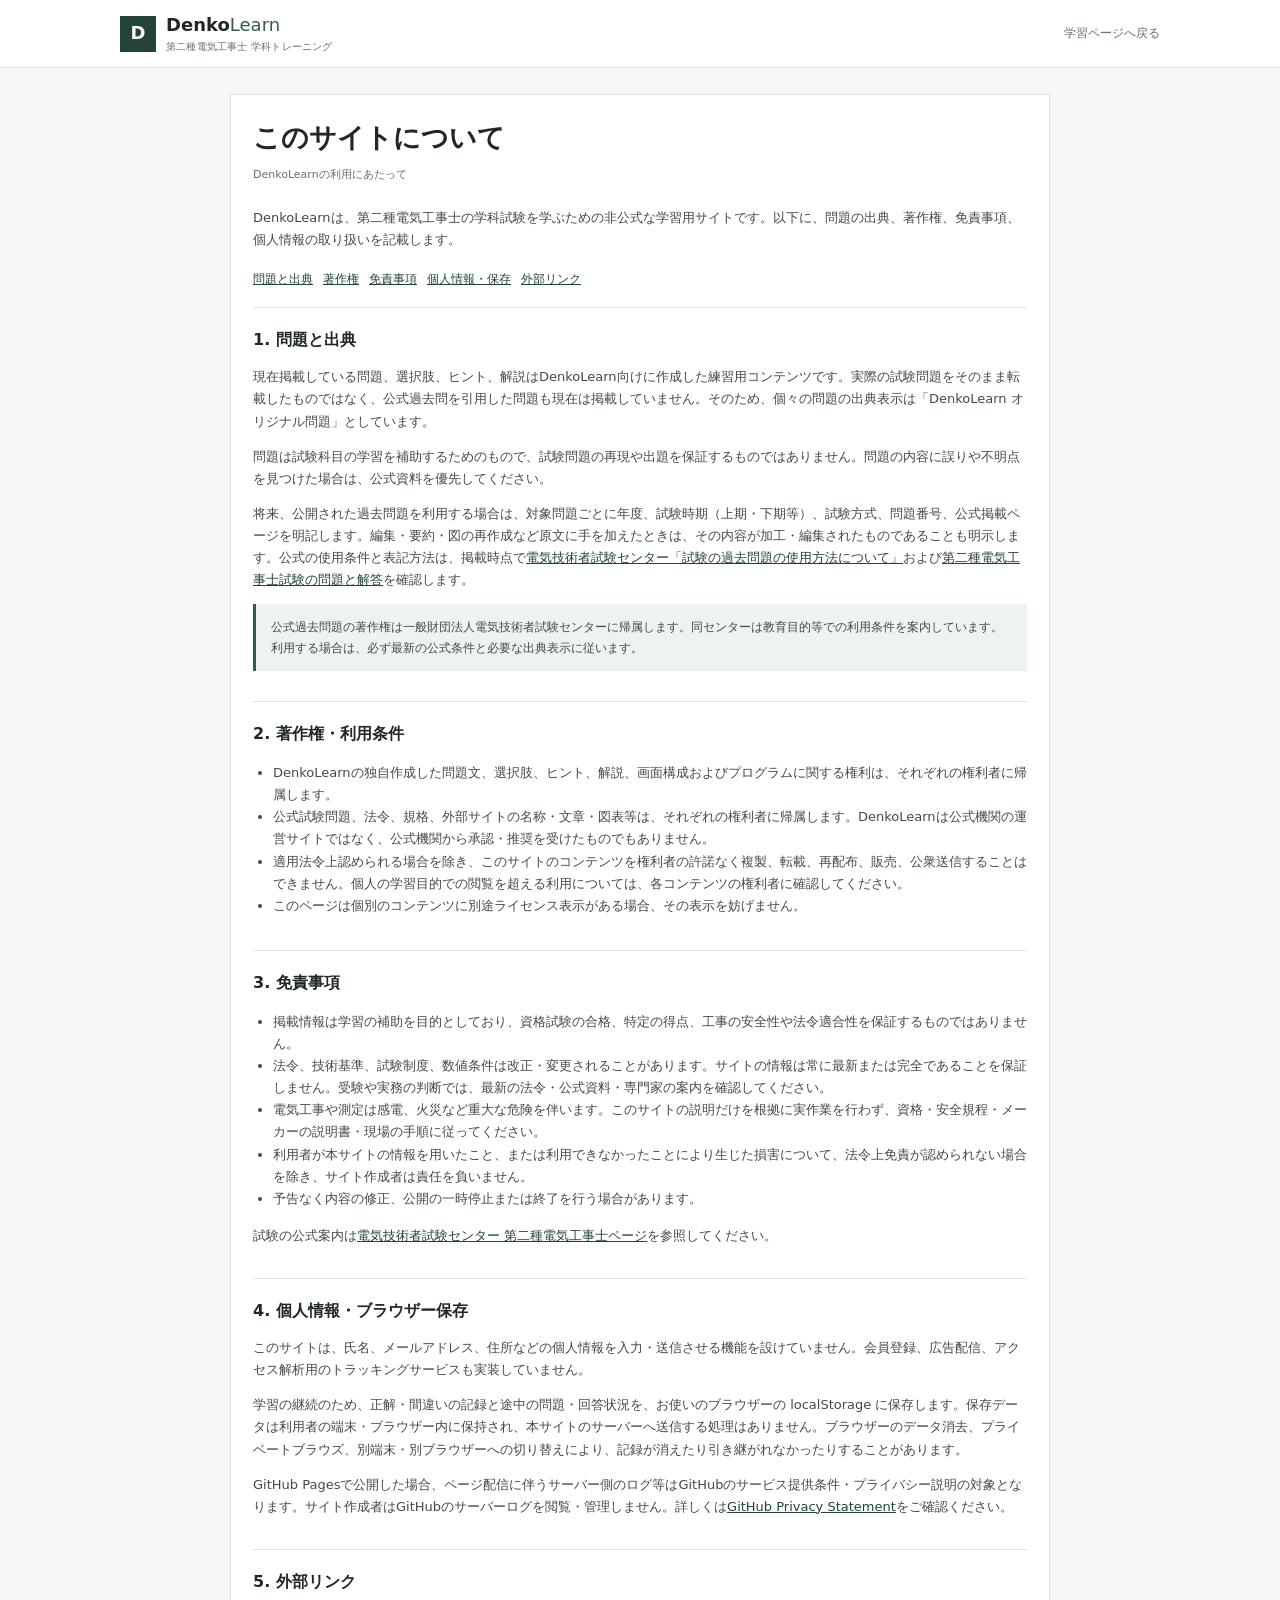
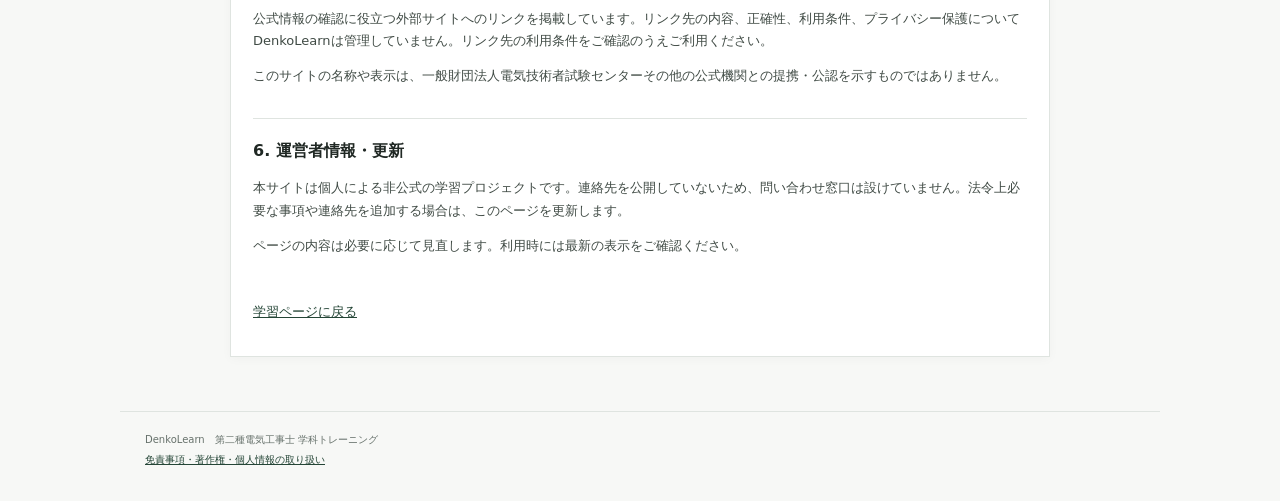
==== about.html @ cee21ca4 "Initial" ====
<!doctype html>
<html lang="ja"><head><meta charset="utf-8"><meta name="viewport" content="width=device-width,initial-scale=1"><meta name="description" content="DenkoLearnの運営方針、問題の出典、著作権、免責事項、個人情報の取り扱いについて。"><title>このサイトについて | DenkoLearn</title><link rel="stylesheet" href="style.css"></head>
<body><header class="top"><a class="brand" href="index.html"><span class="brand-mark">D</span><span>Denko<span class="brand-light">Learn</span><small>第二種電気工事士 学科トレーニング</small></span></a><nav class="top-nav"><a href="index.html">学習ページへ戻る</a></nav></header><main class="shell"><article class="panel legal"><h1>このサイトについて</h1><p class="updated">DenkoLearnの利用にあたって</p><p>DenkoLearnは、第二種電気工事士の学科試験を学ぶための非公式な学習用サイトです。以下に、問題の出典、著作権、免責事項、個人情報の取り扱いを記載します。</p><nav class="legal-nav" aria-label="ページ内目次"><a href="#source">問題と出典</a><a href="#copyright">著作権</a><a href="#disclaimer">免責事項</a><a href="#privacy">個人情報・保存</a><a href="#external">外部リンク</a></nav>
<section id="source"><h2>1. 問題と出典</h2><p>現在掲載している問題、選択肢、ヒント、解説はDenkoLearn向けに作成した練習用コンテンツです。実際の試験問題をそのまま転載したものではなく、公式過去問を引用した問題も現在は掲載していません。そのため、個々の問題の出典表示は「DenkoLearn オリジナル問題」としています。</p><p>問題は試験科目の学習を補助するためのもので、試験問題の再現や出題を保証するものではありません。問題の内容に誤りや不明点を見つけた場合は、公式資料を優先してください。</p><p>将来、公開された過去問題を利用する場合は、対象問題ごとに年度、試験時期（上期・下期等）、試験方式、問題番号、公式掲載ページを明記します。編集・要約・図の再作成など原文に手を加えたときは、その内容が加工・編集されたものであることも明示します。公式の使用条件と表記方法は、掲載時点で<a href="https://www.shiken.or.jp/shiken/faq/faq08/000082.html" target="_blank" rel="noopener">電気技術者試験センター「試験の過去問題の使用方法について」</a>および<a href="https://www.shiken.or.jp/construction/second/qa/index.html" target="_blank" rel="noopener">第二種電気工事士試験の問題と解答</a>を確認します。</p><p class="callout">公式過去問題の著作権は一般財団法人電気技術者試験センターに帰属します。同センターは教育目的等での利用条件を案内しています。利用する場合は、必ず最新の公式条件と必要な出典表示に従います。</p></section>
<section id="copyright"><h2>2. 著作権・利用条件</h2><ul><li>DenkoLearnの独自作成した問題文、選択肢、ヒント、解説、画面構成およびプログラムに関する権利は、それぞれの権利者に帰属します。</li><li>公式試験問題、法令、規格、外部サイトの名称・文章・図表等は、それぞれの権利者に帰属します。DenkoLearnは公式機関の運営サイトではなく、公式機関から承認・推奨を受けたものでもありません。</li><li>適用法令上認められる場合を除き、このサイトのコンテンツを権利者の許諾なく複製、転載、再配布、販売、公衆送信することはできません。個人の学習目的での閲覧を超える利用については、各コンテンツの権利者に確認してください。</li><li>このページは個別のコンテンツに別途ライセンス表示がある場合、その表示を妨げません。</li></ul></section>
<section id="disclaimer"><h2>3. 免責事項</h2><ul><li>掲載情報は学習の補助を目的としており、資格試験の合格、特定の得点、工事の安全性や法令適合性を保証するものではありません。</li><li>法令、技術基準、試験制度、数値条件は改正・変更されることがあります。サイトの情報は常に最新または完全であることを保証しません。受験や実務の判断では、最新の法令・公式資料・専門家の案内を確認してください。</li><li>電気工事や測定は感電、火災など重大な危険を伴います。このサイトの説明だけを根拠に実作業を行わず、資格・安全規程・メーカーの説明書・現場の手順に従ってください。</li><li>利用者が本サイトの情報を用いたこと、または利用できなかったことにより生じた損害について、法令上免責が認められない場合を除き、サイト作成者は責任を負いません。</li><li>予告なく内容の修正、公開の一時停止または終了を行う場合があります。</li></ul><p>試験の公式案内は<a href="https://www.shiken.or.jp/construction/second/" target="_blank" rel="noopener">電気技術者試験センター 第二種電気工事士ページ</a>を参照してください。</p></section>
<section id="privacy"><h2>4. 個人情報・ブラウザー保存</h2><p>このサイトは、氏名、メールアドレス、住所などの個人情報を入力・送信させる機能を設けていません。会員登録、広告配信、アクセス解析用のトラッキングサービスも実装していません。</p><p>学習の継続のため、正解・間違いの記録と途中の問題・回答状況を、お使いのブラウザーの localStorage に保存します。保存データは利用者の端末・ブラウザー内に保持され、本サイトのサーバーへ送信する処理はありません。ブラウザーのデータ消去、プライベートブラウズ、別端末・別ブラウザーへの切り替えにより、記録が消えたり引き継がれなかったりすることがあります。</p><p>GitHub Pagesで公開した場合、ページ配信に伴うサーバー側のログ等はGitHubのサービス提供条件・プライバシー説明の対象となります。サイト作成者はGitHubのサーバーログを閲覧・管理しません。詳しくは<a href="https://docs.github.com/en/site-policy/privacy-policies/github-privacy-statement" target="_blank" rel="noopener">GitHub Privacy Statement</a>をご確認ください。</p></section>
<section id="external"><h2>5. 外部リンク</h2><p>公式情報の確認に役立つ外部サイトへのリンクを掲載しています。リンク先の内容、正確性、利用条件、プライバシー保護についてDenkoLearnは管理していません。リンク先の利用条件をご確認のうえご利用ください。</p><p>このサイトの名称や表示は、一般財団法人電気技術者試験センターその他の公式機関との提携・公認を示すものではありません。</p></section>
<section><h2>6. 運営者情報・更新</h2><p>本サイトは個人による非公式の学習プロジェクトです。連絡先を公開していないため、問い合わせ窓口は設けていません。法令上必要な事項や連絡先を追加する場合は、このページを更新します。</p><p>ページの内容は必要に応じて見直します。利用時には最新の表示をご確認ください。</p></section><p><a href="index.html">学習ページに戻る</a></p></article></main><footer><p>DenkoLearn　第二種電気工事士 学科トレーニング</p><p><a href="about.html">免責事項・著作権・個人情報の取り扱い</a></p></footer></body></html>
---- style.css ----
:root{--ink:#202824;--muted:#66716b;--green:#315b4b;--green2:#244536;--mint:#edf3ef;--paper:#f7f8f6;--white:#fff;--line:#dfe4e0;--red:#a13b32;--amber:#805c22;--shadow:0 2px 10px #172b2808}*{box-sizing:border-box}body{margin:0;background:var(--paper);color:var(--ink);font:15px/1.7 system-ui,-apple-system,BlinkMacSystemFont,"Segoe UI","Noto Sans JP",sans-serif}button,input{font:inherit}button{cursor:pointer}a{color:var(--green2)}.top{min-height:68px;background:#fff;border-bottom:1px solid var(--line);display:flex;align-items:center;justify-content:space-between;padding:10px max(22px,calc((100vw - 1040px)/2))}.brand{display:flex;gap:10px;align-items:center;color:var(--ink);text-decoration:none;font-weight:750;font-size:18px;line-height:1.15}.brand small{display:block;color:var(--muted);font-size:10px;letter-spacing:.02em;font-weight:500;margin-top:5px}.brand-light{color:var(--green);font-weight:500}.brand-mark{display:grid;place-items:center;width:36px;height:36px;background:var(--green2);color:#fff;font-size:18px}.top-nav{display:flex;align-items:center;gap:18px}.top-nav a{font-size:12px;text-decoration:none;color:var(--muted)}.top-nav a:hover,footer a:hover{text-decoration:underline}.resume{border:1px solid var(--green);background:#fff;color:var(--green);padding:7px 12px;font-weight:650}.shell{max-width:1040px;margin:0 auto;padding:26px 22px 54px}.hero{padding:30px 34px;background:#fff;border:1px solid var(--line);border-left:4px solid var(--green);color:var(--ink)}.eyebrow{text-transform:uppercase;letter-spacing:.1em;color:var(--green);font-size:11px;font-weight:700}.hero h1{font-size:clamp(25px,4vw,34px);line-height:1.45;margin:7px 0 8px}.hero p{color:var(--muted);margin:0;max-width:650px}.hero-stats{display:flex;gap:8px;margin-top:18px;flex-wrap:wrap}.pill{border:1px solid var(--line);background:#fff;padding:3px 9px;font-size:11px;color:var(--muted)}.layout{display:grid;grid-template-columns:minmax(0,1.55fr) minmax(240px,.8fr);gap:18px;margin-top:18px}.panel,.stat-card,.quiz-card{background:#fff;border:1px solid var(--line);box-shadow:var(--shadow)}.panel{padding:20px 22px;margin-bottom:14px}.panel-title{display:flex;align-items:start;justify-content:space-between;gap:10px;margin-bottom:13px}.panel-title h2{font-size:16px;margin:0}.panel-title p{font-size:12px;color:var(--muted);margin:3px 0 0}.tag{font-size:11px;color:var(--green);background:var(--mint);padding:2px 8px;font-weight:650}.chapters{display:grid;grid-template-columns:1fr 1fr;gap:7px}.chapter{display:flex;gap:9px;align-items:flex-start;padding:9px 10px;border:1px solid var(--line);cursor:pointer}.chapter:hover{border-color:#94aa9d;background:#fafcfb}.chapter input{accent-color:var(--green);margin-top:5px}.chapter strong{display:block;font-size:12px}.chapter small{color:var(--muted);font-size:10px;display:block;margin-top:1px}.quick{display:flex;gap:8px;margin-top:9px}.text-btn{border:0;background:none;color:var(--green);font-size:11px;font-weight:650;padding:2px}.levels{display:grid;grid-template-columns:repeat(3,1fr);gap:8px}.level{border:1px solid var(--line);padding:10px;cursor:pointer}.level input{position:absolute;opacity:0}.level:has(input:checked){border-color:var(--green);background:#f4f8f5;box-shadow:inset 0 0 0 1px var(--green)}.level strong{font-size:13px;display:block}.level small{font-size:10px;color:var(--muted);display:block;margin-top:3px}.options{display:flex;gap:8px;flex-wrap:wrap}.option{border:1px solid var(--line);padding:6px 10px;display:flex;gap:7px;align-items:center;font-size:12px;cursor:pointer}.option:has(input:checked){border-color:var(--green);background:#f4f8f5}.option input{accent-color:var(--green)}.primary{background:var(--green);border:0;color:#fff;padding:11px 17px;font-weight:650;width:100%;font-size:14px}.primary:hover{background:var(--green2)}.note{font-size:11px;color:var(--muted);margin:9px 0 0}.side{display:flex;flex-direction:column;gap:12px}.stat-card{padding:15px 17px}.stat-card h3{font-size:12px;margin:0 0 10px}.big-stat{font-size:28px;font-weight:700;line-height:1}.big-stat small{font-size:11px;color:var(--muted);font-weight:500}.stat-foot{font-size:11px;color:var(--muted);margin-top:6px}.progress{height:5px;background:#e8ede9;overflow:hidden;margin-top:11px}.progress i{height:100%;display:block;background:var(--green)}.weak-list{margin:0;padding-left:17px;font-size:11px;color:var(--muted)}.weak-list li+li{margin-top:4px}.tips{background:#f7f9f5}.quiz-top{display:flex;justify-content:space-between;align-items:center;margin-bottom:14px}.back{border:0;background:none;color:var(--muted);padding:4px 0}.qmeta{display:flex;gap:7px;align-items:center}.qmeta span{font-size:10px;background:var(--mint);color:var(--green2);padding:2px 8px;font-weight:650}.qmeta .diff{background:#f2f0e9;color:#625b48}.track{height:4px;background:#e5eae6;margin:10px 0 18px}.track i{display:block;background:var(--green);height:100%;transition:width .2s}.quiz-card{padding:23px;max-width:820px;margin:0 auto}.question{font-size:18px;font-weight:650;line-height:1.7;margin:12px 0 17px}.choices{display:grid;gap:8px}.choice{background:#fff;border:1px solid var(--line);padding:11px 13px;text-align:left;color:var(--ink);display:flex;gap:11px;align-items:flex-start}.choice:hover:not(:disabled){border-color:#879f91;background:#f8faf8}.choice .letter{display:grid;place-items:center;flex:none;width:23px;height:23px;background:#f0f3f1;font-weight:650;color:var(--green);font-size:11px}.choice.correct{border-color:#548064;background:#f0f6f1}.choice.incorrect{border-color:#c9857d;background:#fbf3f2}.feedback{padding:13px 15px;margin-top:14px}.feedback.good{background:#f0f6f1;border-left:3px solid #548064}.feedback.bad{background:#fbf3f2;border-left:3px solid #b45b51}.feedback h3{font-size:14px;margin:0 0 5px}.feedback p{font-size:12px;margin:5px 0}.hint-box{padding:10px 13px;margin:10px 0;background:#f7f5ed;border-left:3px solid #ba9d5d;font-size:12px;color:#55492f}.actions{display:flex;gap:9px;margin-top:13px}.actions .primary{flex:1}.secondary{border:1px solid var(--line);background:#fff;color:var(--green);padding:9px 13px;font-weight:650}.hint-btn{border:1px solid #d9cfb6;background:#fff;color:#685833;padding:8px 12px;font-weight:650}.result-head{text-align:center;padding:24px}.score-ring{width:112px;height:112px;display:grid;place-items:center;margin:12px auto;background:conic-gradient(var(--green) var(--score),#e7eee8 0);position:relative;border-radius:50%}.score-ring:before{content:'';position:absolute;inset:8px;background:#fff;border-radius:50%}.score-ring span{position:relative;font-size:26px;font-weight:700}.score-ring small{font-size:12px}.result-head h1{margin:0;font-size:23px}.review-row{padding:12px 0;border-top:1px solid var(--line)}.review-row strong{font-size:12px}.review-row p{margin:4px 0;font-size:11px;color:var(--muted)}.review-row .right-answer{color:var(--green2)}.empty{text-align:center;padding:28px;color:var(--muted)}footer{border-top:1px solid var(--line);max-width:1040px;margin:auto;padding:16px 22px 30px;color:var(--muted);font-size:10px}footer p{margin:3px}.hidden{display:none!important}.legal{max-width:820px;margin:auto}.legal h1{font-size:27px;margin:0 0 5px}.legal .updated{font-size:11px;color:var(--muted);margin:0 0 22px}.legal section{padding:18px 0;border-top:1px solid var(--line)}.legal h2{font-size:16px;margin:0 0 8px}.legal p,.legal li{font-size:13px;color:#404b45}.legal ul{padding-left:20px}.legal .callout{padding:13px 15px;background:#eef3ef;border-left:3px solid var(--green);font-size:12px}.legal-nav{display:flex;gap:10px;margin:18px 0;flex-wrap:wrap}.legal-nav a{font-size:12px}.sr{position:absolute;width:1px;height:1px;padding:0;margin:-1px;overflow:hidden;clip:rect(0,0,0,0);white-space:nowrap;border:0}@media(max-width:760px){.layout{grid-template-columns:1fr}.side{display:grid;grid-template-columns:1fr 1fr}.side .tips{grid-column:1/-1}.hero{padding:24px}.panel{padding:17px}.quiz-card{padding:17px}.question{font-size:16px}}@media(max-width:520px){.chapters{grid-template-columns:1fr}.levels{grid-template-columns:1fr}.level{display:flex;gap:8px;align-items:center}.level small{margin:0}.side{grid-template-columns:1fr}.side .tips{grid-column:auto}.shell{padding:15px 12px 35px}.top{padding:8px 12px}.top-nav{gap:9px}.top-nav a{font-size:10px}.hero h1{font-size:25px}}
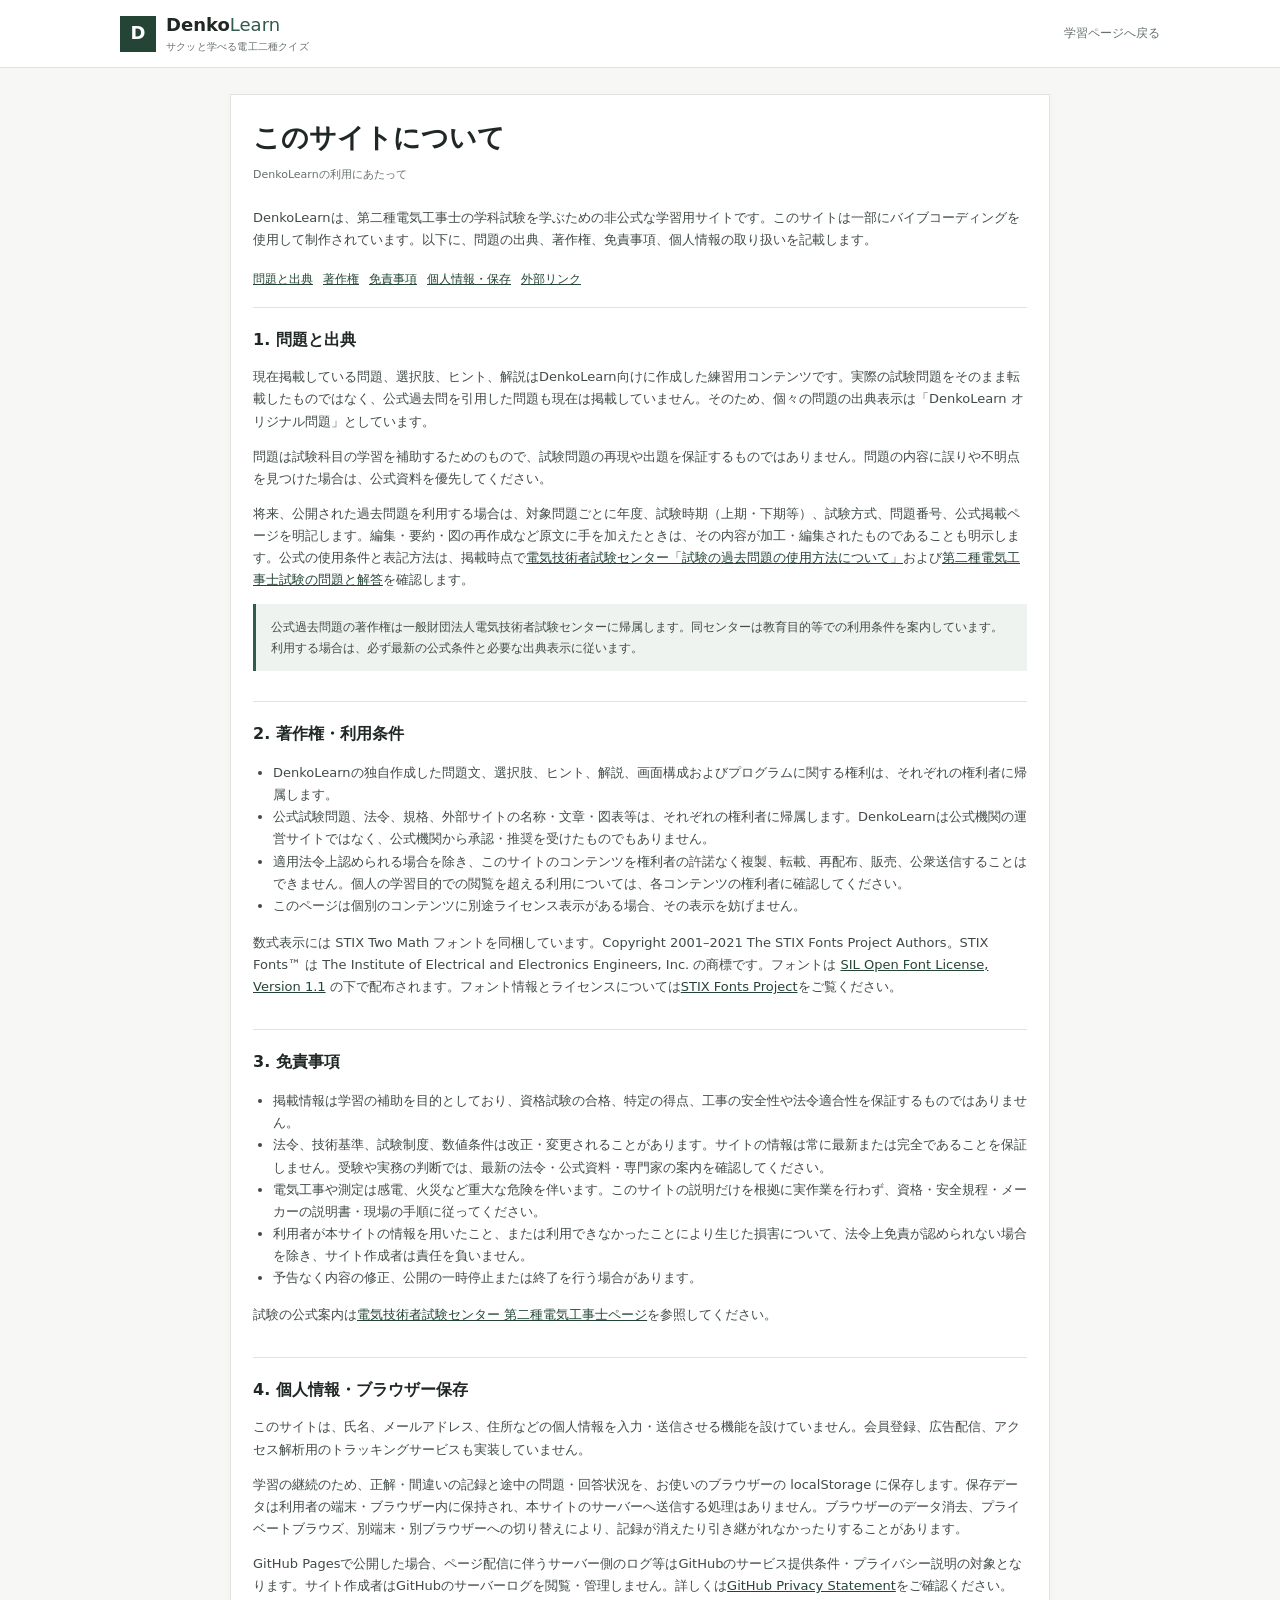
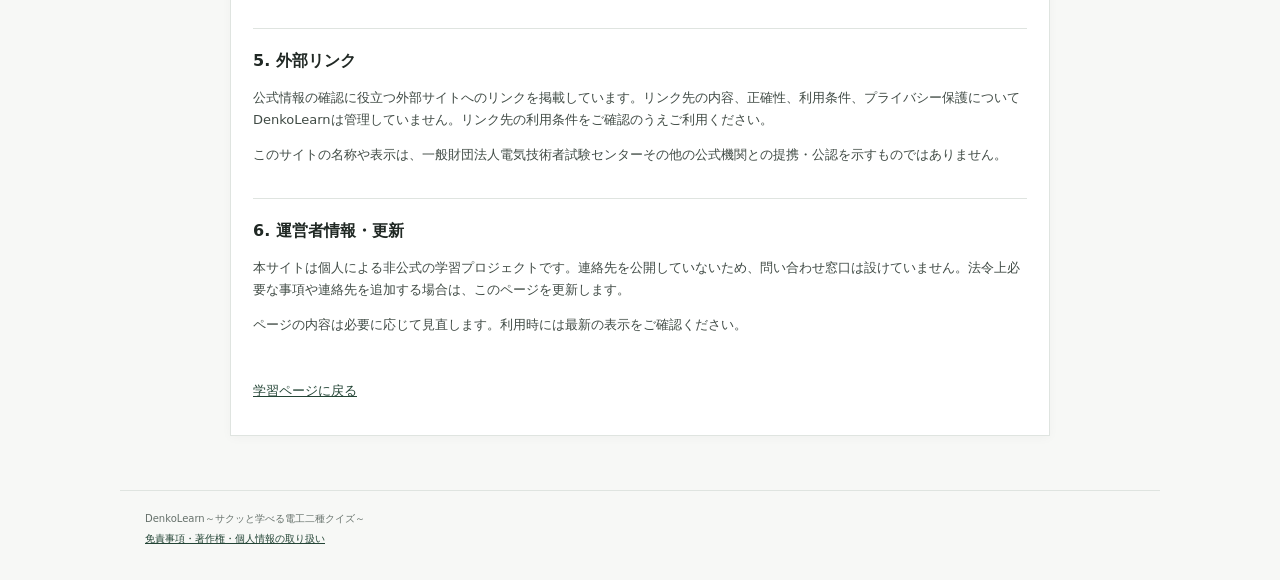
==== commit b5a6e3cb: "updata" ====
--- a/about.html
+++ b/about.html
@@ -1,9 +1,9 @@
 <!doctype html>
 <html lang="ja"><head><meta charset="utf-8"><meta name="viewport" content="width=device-width,initial-scale=1"><meta name="description" content="DenkoLearnの運営方針、問題の出典、著作権、免責事項、個人情報の取り扱いについて。"><title>このサイトについて | DenkoLearn</title><link rel="stylesheet" href="style.css"></head>
-<body><header class="top"><a class="brand" href="index.html"><span class="brand-mark">D</span><span>Denko<span class="brand-light">Learn</span><small>第二種電気工事士 学科トレーニング</small></span></a><nav class="top-nav"><a href="index.html">学習ページへ戻る</a></nav></header><main class="shell"><article class="panel legal"><h1>このサイトについて</h1><p class="updated">DenkoLearnの利用にあたって</p><p>DenkoLearnは、第二種電気工事士の学科試験を学ぶための非公式な学習用サイトです。以下に、問題の出典、著作権、免責事項、個人情報の取り扱いを記載します。</p><nav class="legal-nav" aria-label="ページ内目次"><a href="#source">問題と出典</a><a href="#copyright">著作権</a><a href="#disclaimer">免責事項</a><a href="#privacy">個人情報・保存</a><a href="#external">外部リンク</a></nav>
+<body><header class="top"><a class="brand" href="index.html"><span class="brand-mark">D</span><span>Denko<span class="brand-light">Learn</span><small>サクッと学べる電工二種クイズ</small></span></a><nav class="top-nav"><a href="index.html">学習ページへ戻る</a></nav></header><main class="shell"><article class="panel legal"><h1>このサイトについて</h1><p class="updated">DenkoLearnの利用にあたって</p><p>DenkoLearnは、第二種電気工事士の学科試験を学ぶための非公式な学習用サイトです。このサイトは一部にバイブコーディングを使用して制作されています。以下に、問題の出典、著作権、免責事項、個人情報の取り扱いを記載します。</p><nav class="legal-nav" aria-label="ページ内目次"><a href="#source">問題と出典</a><a href="#copyright">著作権</a><a href="#disclaimer">免責事項</a><a href="#privacy">個人情報・保存</a><a href="#external">外部リンク</a></nav>
 <section id="source"><h2>1. 問題と出典</h2><p>現在掲載している問題、選択肢、ヒント、解説はDenkoLearn向けに作成した練習用コンテンツです。実際の試験問題をそのまま転載したものではなく、公式過去問を引用した問題も現在は掲載していません。そのため、個々の問題の出典表示は「DenkoLearn オリジナル問題」としています。</p><p>問題は試験科目の学習を補助するためのもので、試験問題の再現や出題を保証するものではありません。問題の内容に誤りや不明点を見つけた場合は、公式資料を優先してください。</p><p>将来、公開された過去問題を利用する場合は、対象問題ごとに年度、試験時期（上期・下期等）、試験方式、問題番号、公式掲載ページを明記します。編集・要約・図の再作成など原文に手を加えたときは、その内容が加工・編集されたものであることも明示します。公式の使用条件と表記方法は、掲載時点で<a href="https://www.shiken.or.jp/shiken/faq/faq08/000082.html" target="_blank" rel="noopener">電気技術者試験センター「試験の過去問題の使用方法について」</a>および<a href="https://www.shiken.or.jp/construction/second/qa/index.html" target="_blank" rel="noopener">第二種電気工事士試験の問題と解答</a>を確認します。</p><p class="callout">公式過去問題の著作権は一般財団法人電気技術者試験センターに帰属します。同センターは教育目的等での利用条件を案内しています。利用する場合は、必ず最新の公式条件と必要な出典表示に従います。</p></section>
-<section id="copyright"><h2>2. 著作権・利用条件</h2><ul><li>DenkoLearnの独自作成した問題文、選択肢、ヒント、解説、画面構成およびプログラムに関する権利は、それぞれの権利者に帰属します。</li><li>公式試験問題、法令、規格、外部サイトの名称・文章・図表等は、それぞれの権利者に帰属します。DenkoLearnは公式機関の運営サイトではなく、公式機関から承認・推奨を受けたものでもありません。</li><li>適用法令上認められる場合を除き、このサイトのコンテンツを権利者の許諾なく複製、転載、再配布、販売、公衆送信することはできません。個人の学習目的での閲覧を超える利用については、各コンテンツの権利者に確認してください。</li><li>このページは個別のコンテンツに別途ライセンス表示がある場合、その表示を妨げません。</li></ul></section>
+<section id="copyright"><h2>2. 著作権・利用条件</h2><ul><li>DenkoLearnの独自作成した問題文、選択肢、ヒント、解説、画面構成およびプログラムに関する権利は、それぞれの権利者に帰属します。</li><li>公式試験問題、法令、規格、外部サイトの名称・文章・図表等は、それぞれの権利者に帰属します。DenkoLearnは公式機関の運営サイトではなく、公式機関から承認・推奨を受けたものでもありません。</li><li>適用法令上認められる場合を除き、このサイトのコンテンツを権利者の許諾なく複製、転載、再配布、販売、公衆送信することはできません。個人の学習目的での閲覧を超える利用については、各コンテンツの権利者に確認してください。</li><li>このページは個別のコンテンツに別途ライセンス表示がある場合、その表示を妨げません。</li></ul><p>数式表示には STIX Two Math フォントを同梱しています。Copyright 2001–2021 The STIX Fonts Project Authors。STIX Fonts™ は The Institute of Electrical and Electronics Engineers, Inc. の商標です。フォントは <a href="https://github.com/stipub/stixfonts/blob/master/OFL.txt" target="_blank" rel="noopener">SIL Open Font License, Version 1.1</a> の下で配布されます。フォント情報とライセンスについては<a href="https://www.stixfonts.org/" target="_blank" rel="noopener">STIX Fonts Project</a>をご覧ください。</p></section>
 <section id="disclaimer"><h2>3. 免責事項</h2><ul><li>掲載情報は学習の補助を目的としており、資格試験の合格、特定の得点、工事の安全性や法令適合性を保証するものではありません。</li><li>法令、技術基準、試験制度、数値条件は改正・変更されることがあります。サイトの情報は常に最新または完全であることを保証しません。受験や実務の判断では、最新の法令・公式資料・専門家の案内を確認してください。</li><li>電気工事や測定は感電、火災など重大な危険を伴います。このサイトの説明だけを根拠に実作業を行わず、資格・安全規程・メーカーの説明書・現場の手順に従ってください。</li><li>利用者が本サイトの情報を用いたこと、または利用できなかったことにより生じた損害について、法令上免責が認められない場合を除き、サイト作成者は責任を負いません。</li><li>予告なく内容の修正、公開の一時停止または終了を行う場合があります。</li></ul><p>試験の公式案内は<a href="https://www.shiken.or.jp/construction/second/" target="_blank" rel="noopener">電気技術者試験センター 第二種電気工事士ページ</a>を参照してください。</p></section>
 <section id="privacy"><h2>4. 個人情報・ブラウザー保存</h2><p>このサイトは、氏名、メールアドレス、住所などの個人情報を入力・送信させる機能を設けていません。会員登録、広告配信、アクセス解析用のトラッキングサービスも実装していません。</p><p>学習の継続のため、正解・間違いの記録と途中の問題・回答状況を、お使いのブラウザーの localStorage に保存します。保存データは利用者の端末・ブラウザー内に保持され、本サイトのサーバーへ送信する処理はありません。ブラウザーのデータ消去、プライベートブラウズ、別端末・別ブラウザーへの切り替えにより、記録が消えたり引き継がれなかったりすることがあります。</p><p>GitHub Pagesで公開した場合、ページ配信に伴うサーバー側のログ等はGitHubのサービス提供条件・プライバシー説明の対象となります。サイト作成者はGitHubのサーバーログを閲覧・管理しません。詳しくは<a href="https://docs.github.com/en/site-policy/privacy-policies/github-privacy-statement" target="_blank" rel="noopener">GitHub Privacy Statement</a>をご確認ください。</p></section>
 <section id="external"><h2>5. 外部リンク</h2><p>公式情報の確認に役立つ外部サイトへのリンクを掲載しています。リンク先の内容、正確性、利用条件、プライバシー保護についてDenkoLearnは管理していません。リンク先の利用条件をご確認のうえご利用ください。</p><p>このサイトの名称や表示は、一般財団法人電気技術者試験センターその他の公式機関との提携・公認を示すものではありません。</p></section>
-<section><h2>6. 運営者情報・更新</h2><p>本サイトは個人による非公式の学習プロジェクトです。連絡先を公開していないため、問い合わせ窓口は設けていません。法令上必要な事項や連絡先を追加する場合は、このページを更新します。</p><p>ページの内容は必要に応じて見直します。利用時には最新の表示をご確認ください。</p></section><p><a href="index.html">学習ページに戻る</a></p></article></main><footer><p>DenkoLearn　第二種電気工事士 学科トレーニング</p><p><a href="about.html">免責事項・著作権・個人情報の取り扱い</a></p></footer></body></html>
+<section><h2>6. 運営者情報・更新</h2><p>本サイトは個人による非公式の学習プロジェクトです。連絡先を公開していないため、問い合わせ窓口は設けていません。法令上必要な事項や連絡先を追加する場合は、このページを更新します。</p><p>ページの内容は必要に応じて見直します。利用時には最新の表示をご確認ください。</p></section><p><a href="index.html">学習ページに戻る</a></p></article></main><footer><p>DenkoLearn～サクッと学べる電工二種クイズ～</p><p><a href="about.html">免責事項・著作権・個人情報の取り扱い</a></p></footer></body></html>
--- a/style.css
+++ b/style.css
@@ -1 +1,2 @@
-:root{--ink:#202824;--muted:#66716b;--green:#315b4b;--green2:#244536;--mint:#edf3ef;--paper:#f7f8f6;--white:#fff;--line:#dfe4e0;--red:#a13b32;--amber:#805c22;--shadow:0 2px 10px #172b2808}*{box-sizing:border-box}body{margin:0;background:var(--paper);color:var(--ink);font:15px/1.7 system-ui,-apple-system,BlinkMacSystemFont,"Segoe UI","Noto Sans JP",sans-serif}button,input{font:inherit}button{cursor:pointer}a{color:var(--green2)}.top{min-height:68px;background:#fff;border-bottom:1px solid var(--line);display:flex;align-items:center;justify-content:space-between;padding:10px max(22px,calc((100vw - 1040px)/2))}.brand{display:flex;gap:10px;align-items:center;color:var(--ink);text-decoration:none;font-weight:750;font-size:18px;line-height:1.15}.brand small{display:block;color:var(--muted);font-size:10px;letter-spacing:.02em;font-weight:500;margin-top:5px}.brand-light{color:var(--green);font-weight:500}.brand-mark{display:grid;place-items:center;width:36px;height:36px;background:var(--green2);color:#fff;font-size:18px}.top-nav{display:flex;align-items:center;gap:18px}.top-nav a{font-size:12px;text-decoration:none;color:var(--muted)}.top-nav a:hover,footer a:hover{text-decoration:underline}.resume{border:1px solid var(--green);background:#fff;color:var(--green);padding:7px 12px;font-weight:650}.shell{max-width:1040px;margin:0 auto;padding:26px 22px 54px}.hero{padding:30px 34px;background:#fff;border:1px solid var(--line);border-left:4px solid var(--green);color:var(--ink)}.eyebrow{text-transform:uppercase;letter-spacing:.1em;color:var(--green);font-size:11px;font-weight:700}.hero h1{font-size:clamp(25px,4vw,34px);line-height:1.45;margin:7px 0 8px}.hero p{color:var(--muted);margin:0;max-width:650px}.hero-stats{display:flex;gap:8px;margin-top:18px;flex-wrap:wrap}.pill{border:1px solid var(--line);background:#fff;padding:3px 9px;font-size:11px;color:var(--muted)}.layout{display:grid;grid-template-columns:minmax(0,1.55fr) minmax(240px,.8fr);gap:18px;margin-top:18px}.panel,.stat-card,.quiz-card{background:#fff;border:1px solid var(--line);box-shadow:var(--shadow)}.panel{padding:20px 22px;margin-bottom:14px}.panel-title{display:flex;align-items:start;justify-content:space-between;gap:10px;margin-bottom:13px}.panel-title h2{font-size:16px;margin:0}.panel-title p{font-size:12px;color:var(--muted);margin:3px 0 0}.tag{font-size:11px;color:var(--green);background:var(--mint);padding:2px 8px;font-weight:650}.chapters{display:grid;grid-template-columns:1fr 1fr;gap:7px}.chapter{display:flex;gap:9px;align-items:flex-start;padding:9px 10px;border:1px solid var(--line);cursor:pointer}.chapter:hover{border-color:#94aa9d;background:#fafcfb}.chapter input{accent-color:var(--green);margin-top:5px}.chapter strong{display:block;font-size:12px}.chapter small{color:var(--muted);font-size:10px;display:block;margin-top:1px}.quick{display:flex;gap:8px;margin-top:9px}.text-btn{border:0;background:none;color:var(--green);font-size:11px;font-weight:650;padding:2px}.levels{display:grid;grid-template-columns:repeat(3,1fr);gap:8px}.level{border:1px solid var(--line);padding:10px;cursor:pointer}.level input{position:absolute;opacity:0}.level:has(input:checked){border-color:var(--green);background:#f4f8f5;box-shadow:inset 0 0 0 1px var(--green)}.level strong{font-size:13px;display:block}.level small{font-size:10px;color:var(--muted);display:block;margin-top:3px}.options{display:flex;gap:8px;flex-wrap:wrap}.option{border:1px solid var(--line);padding:6px 10px;display:flex;gap:7px;align-items:center;font-size:12px;cursor:pointer}.option:has(input:checked){border-color:var(--green);background:#f4f8f5}.option input{accent-color:var(--green)}.primary{background:var(--green);border:0;color:#fff;padding:11px 17px;font-weight:650;width:100%;font-size:14px}.primary:hover{background:var(--green2)}.note{font-size:11px;color:var(--muted);margin:9px 0 0}.side{display:flex;flex-direction:column;gap:12px}.stat-card{padding:15px 17px}.stat-card h3{font-size:12px;margin:0 0 10px}.big-stat{font-size:28px;font-weight:700;line-height:1}.big-stat small{font-size:11px;color:var(--muted);font-weight:500}.stat-foot{font-size:11px;color:var(--muted);margin-top:6px}.progress{height:5px;background:#e8ede9;overflow:hidden;margin-top:11px}.progress i{height:100%;display:block;background:var(--green)}.weak-list{margin:0;padding-left:17px;font-size:11px;color:var(--muted)}.weak-list li+li{margin-top:4px}.tips{background:#f7f9f5}.quiz-top{display:flex;justify-content:space-between;align-items:center;margin-bottom:14px}.back{border:0;background:none;color:var(--muted);padding:4px 0}.qmeta{display:flex;gap:7px;align-items:center}.qmeta span{font-size:10px;background:var(--mint);color:var(--green2);padding:2px 8px;font-weight:650}.qmeta .diff{background:#f2f0e9;color:#625b48}.track{height:4px;background:#e5eae6;margin:10px 0 18px}.track i{display:block;background:var(--green);height:100%;transition:width .2s}.quiz-card{padding:23px;max-width:820px;margin:0 auto}.question{font-size:18px;font-weight:650;line-height:1.7;margin:12px 0 17px}.choices{display:grid;gap:8px}.choice{background:#fff;border:1px solid var(--line);padding:11px 13px;text-align:left;color:var(--ink);display:flex;gap:11px;align-items:flex-start}.choice:hover:not(:disabled){border-color:#879f91;background:#f8faf8}.choice .letter{display:grid;place-items:center;flex:none;width:23px;height:23px;background:#f0f3f1;font-weight:650;color:var(--green);font-size:11px}.choice.correct{border-color:#548064;background:#f0f6f1}.choice.incorrect{border-color:#c9857d;background:#fbf3f2}.feedback{padding:13px 15px;margin-top:14px}.feedback.good{background:#f0f6f1;border-left:3px solid #548064}.feedback.bad{background:#fbf3f2;border-left:3px solid #b45b51}.feedback h3{font-size:14px;margin:0 0 5px}.feedback p{font-size:12px;margin:5px 0}.hint-box{padding:10px 13px;margin:10px 0;background:#f7f5ed;border-left:3px solid #ba9d5d;font-size:12px;color:#55492f}.actions{display:flex;gap:9px;margin-top:13px}.actions .primary{flex:1}.secondary{border:1px solid var(--line);background:#fff;color:var(--green);padding:9px 13px;font-weight:650}.hint-btn{border:1px solid #d9cfb6;background:#fff;color:#685833;padding:8px 12px;font-weight:650}.result-head{text-align:center;padding:24px}.score-ring{width:112px;height:112px;display:grid;place-items:center;margin:12px auto;background:conic-gradient(var(--green) var(--score),#e7eee8 0);position:relative;border-radius:50%}.score-ring:before{content:'';position:absolute;inset:8px;background:#fff;border-radius:50%}.score-ring span{position:relative;font-size:26px;font-weight:700}.score-ring small{font-size:12px}.result-head h1{margin:0;font-size:23px}.review-row{padding:12px 0;border-top:1px solid var(--line)}.review-row strong{font-size:12px}.review-row p{margin:4px 0;font-size:11px;color:var(--muted)}.review-row .right-answer{color:var(--green2)}.empty{text-align:center;padding:28px;color:var(--muted)}footer{border-top:1px solid var(--line);max-width:1040px;margin:auto;padding:16px 22px 30px;color:var(--muted);font-size:10px}footer p{margin:3px}.hidden{display:none!important}.legal{max-width:820px;margin:auto}.legal h1{font-size:27px;margin:0 0 5px}.legal .updated{font-size:11px;color:var(--muted);margin:0 0 22px}.legal section{padding:18px 0;border-top:1px solid var(--line)}.legal h2{font-size:16px;margin:0 0 8px}.legal p,.legal li{font-size:13px;color:#404b45}.legal ul{padding-left:20px}.legal .callout{padding:13px 15px;background:#eef3ef;border-left:3px solid var(--green);font-size:12px}.legal-nav{display:flex;gap:10px;margin:18px 0;flex-wrap:wrap}.legal-nav a{font-size:12px}.sr{position:absolute;width:1px;height:1px;padding:0;margin:-1px;overflow:hidden;clip:rect(0,0,0,0);white-space:nowrap;border:0}@media(max-width:760px){.layout{grid-template-columns:1fr}.side{display:grid;grid-template-columns:1fr 1fr}.side .tips{grid-column:1/-1}.hero{padding:24px}.panel{padding:17px}.quiz-card{padding:17px}.question{font-size:16px}}@media(max-width:520px){.chapters{grid-template-columns:1fr}.levels{grid-template-columns:1fr}.level{display:flex;gap:8px;align-items:center}.level small{margin:0}.side{grid-template-columns:1fr}.side .tips{grid-column:auto}.shell{padding:15px 12px 35px}.top{padding:8px 12px}.top-nav{gap:9px}.top-nav a{font-size:10px}.hero h1{font-size:25px}}
+@font-face{font-family:"STIX Two Math";src:url("assets/STIXTwoMath-Regular.ttf") format("truetype");font-style:normal;font-weight:400;font-display:swap}
+:root{--ink:#202824;--muted:#66716b;--green:#315b4b;--green2:#244536;--mint:#edf3ef;--paper:#f7f8f6;--white:#fff;--line:#dfe4e0;--red:#a13b32;--amber:#805c22;--shadow:0 2px 10px #172b2808}*{box-sizing:border-box}body{margin:0;background:var(--paper);color:var(--ink);font:15px/1.7 system-ui,-apple-system,BlinkMacSystemFont,"Segoe UI","Noto Sans JP",sans-serif}button,input{font:inherit}button{cursor:pointer}a{color:var(--green2)}.math{font-family:"STIX Two Math","Cambria Math",serif;font-size:1.04em;white-space:nowrap}.top{min-height:68px;background:#fff;border-bottom:1px solid var(--line);display:flex;align-items:center;justify-content:space-between;padding:10px max(22px,calc((100vw - 1040px)/2))}.brand{display:flex;gap:10px;align-items:center;color:var(--ink);text-decoration:none;font-weight:750;font-size:18px;line-height:1.15}.brand small{display:block;color:var(--muted);font-size:10px;letter-spacing:.02em;font-weight:500;margin-top:5px}.brand-light{color:var(--green);font-weight:500}.brand-mark{display:grid;place-items:center;width:36px;height:36px;background:var(--green2);color:#fff;font-size:18px}.top-nav{display:flex;align-items:center;gap:18px}.top-nav a{font-size:12px;text-decoration:none;color:var(--muted)}.top-nav a:hover,footer a:hover{text-decoration:underline}.resume{border:1px solid var(--green);background:#fff;color:var(--green);padding:7px 12px;font-weight:650}.shell{max-width:1040px;margin:0 auto;padding:26px 22px 54px}.hero{padding:30px 34px;background:#fff;border:1px solid var(--line);border-left:4px solid var(--green);color:var(--ink)}.eyebrow{text-transform:uppercase;letter-spacing:.1em;color:var(--green);font-size:11px;font-weight:700}.hero h1{font-size:clamp(25px,4vw,34px);line-height:1.45;margin:7px 0 8px}.hero p{color:var(--muted);margin:0;max-width:650px}.hero-stats{display:flex;gap:8px;margin-top:18px;flex-wrap:wrap}.pill{border:1px solid var(--line);background:#fff;padding:3px 9px;font-size:11px;color:var(--muted)}.layout{display:grid;grid-template-columns:minmax(0,1.55fr) minmax(240px,.8fr);gap:18px;margin-top:18px}.panel,.stat-card,.quiz-card{background:#fff;border:1px solid var(--line);box-shadow:var(--shadow)}.panel{padding:20px 22px;margin-bottom:14px}.panel-title{display:flex;align-items:start;justify-content:space-between;gap:10px;margin-bottom:13px}.panel-title h2{font-size:16px;margin:0}.panel-title p{font-size:12px;color:var(--muted);margin:3px 0 0}.tag{font-size:11px;color:var(--green);background:var(--mint);padding:2px 8px;font-weight:650}.chapters{display:grid;grid-template-columns:1fr 1fr;gap:7px}.chapter{display:flex;gap:9px;align-items:flex-start;padding:9px 10px;border:1px solid var(--line);cursor:pointer}.chapter:hover{border-color:#94aa9d;background:#fafcfb}.chapter input{accent-color:var(--green);margin-top:5px}.chapter strong{display:block;font-size:12px}.chapter small{color:var(--muted);font-size:10px;display:block;margin-top:1px}.quick{display:flex;gap:8px;margin-top:9px}.text-btn{border:0;background:none;color:var(--green);font-size:11px;font-weight:650;padding:2px}.levels{display:grid;grid-template-columns:repeat(3,1fr);gap:8px}.level{border:1px solid var(--line);padding:10px;cursor:pointer}.level input{position:absolute;opacity:0}.level:has(input:checked){border-color:var(--green);background:#f4f8f5;box-shadow:inset 0 0 0 1px var(--green)}.level strong{font-size:13px;display:block}.level small{font-size:10px;color:var(--muted);display:block;margin-top:3px}.options{display:flex;gap:8px;flex-wrap:wrap}.option{border:1px solid var(--line);padding:6px 10px;display:flex;gap:7px;align-items:center;font-size:12px;cursor:pointer}.option:has(input:checked){border-color:var(--green);background:#f4f8f5}.option input{accent-color:var(--green)}.primary{background:var(--green);border:0;color:#fff;padding:11px 17px;font-weight:650;width:100%;font-size:14px}.primary:hover{background:var(--green2)}.note{font-size:11px;color:var(--muted);margin:9px 0 0}.side{display:flex;flex-direction:column;gap:12px}.stat-card{padding:15px 17px}.stat-card h3{font-size:12px;margin:0 0 10px}.big-stat{font-size:28px;font-weight:700;line-height:1}.big-stat small{font-size:11px;color:var(--muted);font-weight:500}.stat-foot{font-size:11px;color:var(--muted);margin-top:6px}.progress{height:5px;background:#e8ede9;overflow:hidden;margin-top:11px}.progress i{height:100%;display:block;background:var(--green)}.weak-list{margin:0;padding-left:17px;font-size:11px;color:var(--muted)}.weak-list li+li{margin-top:4px}.tips{background:#f7f9f5}.quiz-top{display:flex;justify-content:space-between;align-items:center;margin-bottom:14px}.back{border:0;background:none;color:var(--muted);padding:4px 0}.qmeta{display:flex;gap:7px;align-items:center}.qmeta span{font-size:10px;background:var(--mint);color:var(--green2);padding:2px 8px;font-weight:650}.qmeta .diff{background:#f2f0e9;color:#625b48}.track{height:4px;background:#e5eae6;margin:10px 0 18px}.track i{display:block;background:var(--green);height:100%;transition:width .2s}.quiz-card{padding:23px;max-width:820px;margin:0 auto}.question{font-size:18px;font-weight:650;line-height:1.7;margin:12px 0 17px}.choices{display:grid;gap:8px}.choice{background:#fff;border:1px solid var(--line);padding:11px 13px;text-align:left;color:var(--ink);display:flex;gap:11px;align-items:flex-start}.choice:hover:not(:disabled){border-color:#879f91;background:#f8faf8}.choice .letter{display:grid;place-items:center;flex:none;width:23px;height:23px;background:#f0f3f1;font-weight:650;color:var(--green);font-size:11px}.choice.correct{border-color:#548064;background:#f0f6f1}.choice.incorrect{border-color:#c9857d;background:#fbf3f2}.feedback{padding:13px 15px;margin-top:14px}.feedback.good{background:#f0f6f1;border-left:3px solid #548064}.feedback.bad{background:#fbf3f2;border-left:3px solid #b45b51}.feedback h3{font-size:14px;margin:0 0 5px}.feedback p{font-size:12px;margin:5px 0}.hint-box{padding:10px 13px;margin:10px 0;background:#f7f5ed;border-left:3px solid #ba9d5d;font-size:12px;color:#55492f}.actions{display:flex;gap:9px;margin-top:13px}.actions .primary{flex:1}.secondary{border:1px solid var(--line);background:#fff;color:var(--green);padding:9px 13px;font-weight:650}.hint-btn{border:1px solid #d9cfb6;background:#fff;color:#685833;padding:8px 12px;font-weight:650}.result-head{text-align:center;padding:24px}.score-ring{width:112px;height:112px;display:grid;place-items:center;margin:12px auto;background:conic-gradient(var(--green) var(--score),#e7eee8 0);position:relative;border-radius:50%}.score-ring:before{content:'';position:absolute;inset:8px;background:#fff;border-radius:50%}.score-ring span{position:relative;font-size:26px;font-weight:700}.score-ring small{font-size:12px}.result-head h1{margin:0;font-size:23px}.review-row{padding:12px 0;border-top:1px solid var(--line)}.review-row strong{font-size:12px}.review-row p{margin:4px 0;font-size:11px;color:var(--muted)}.review-row .right-answer{color:var(--green2)}.empty{text-align:center;padding:28px;color:var(--muted)}footer{border-top:1px solid var(--line);max-width:1040px;margin:auto;padding:16px 22px 30px;color:var(--muted);font-size:10px}footer p{margin:3px}.hidden{display:none!important}.legal{max-width:820px;margin:auto}.legal h1{font-size:27px;margin:0 0 5px}.legal .updated{font-size:11px;color:var(--muted);margin:0 0 22px}.legal section{padding:18px 0;border-top:1px solid var(--line)}.legal h2{font-size:16px;margin:0 0 8px}.legal p,.legal li{font-size:13px;color:#404b45}.legal ul{padding-left:20px}.legal .callout{padding:13px 15px;background:#eef3ef;border-left:3px solid var(--green);font-size:12px}.legal-nav{display:flex;gap:10px;margin:18px 0;flex-wrap:wrap}.legal-nav a{font-size:12px}.sr{position:absolute;width:1px;height:1px;padding:0;margin:-1px;overflow:hidden;clip:rect(0,0,0,0);white-space:nowrap;border:0}@media(max-width:760px){.layout{grid-template-columns:1fr}.side{display:grid;grid-template-columns:1fr 1fr}.side .tips{grid-column:1/-1}.hero{padding:24px}.panel{padding:17px}.quiz-card{padding:17px}.question{font-size:16px}}@media(max-width:520px){.chapters{grid-template-columns:1fr}.levels{grid-template-columns:1fr}.level{display:flex;gap:8px;align-items:center}.level small{margin:0}.side{grid-template-columns:1fr}.side .tips{grid-column:auto}.shell{padding:15px 12px 35px}.top{padding:8px 12px}.top-nav{gap:9px}.top-nav a{font-size:10px}.hero h1{font-size:25px}}
